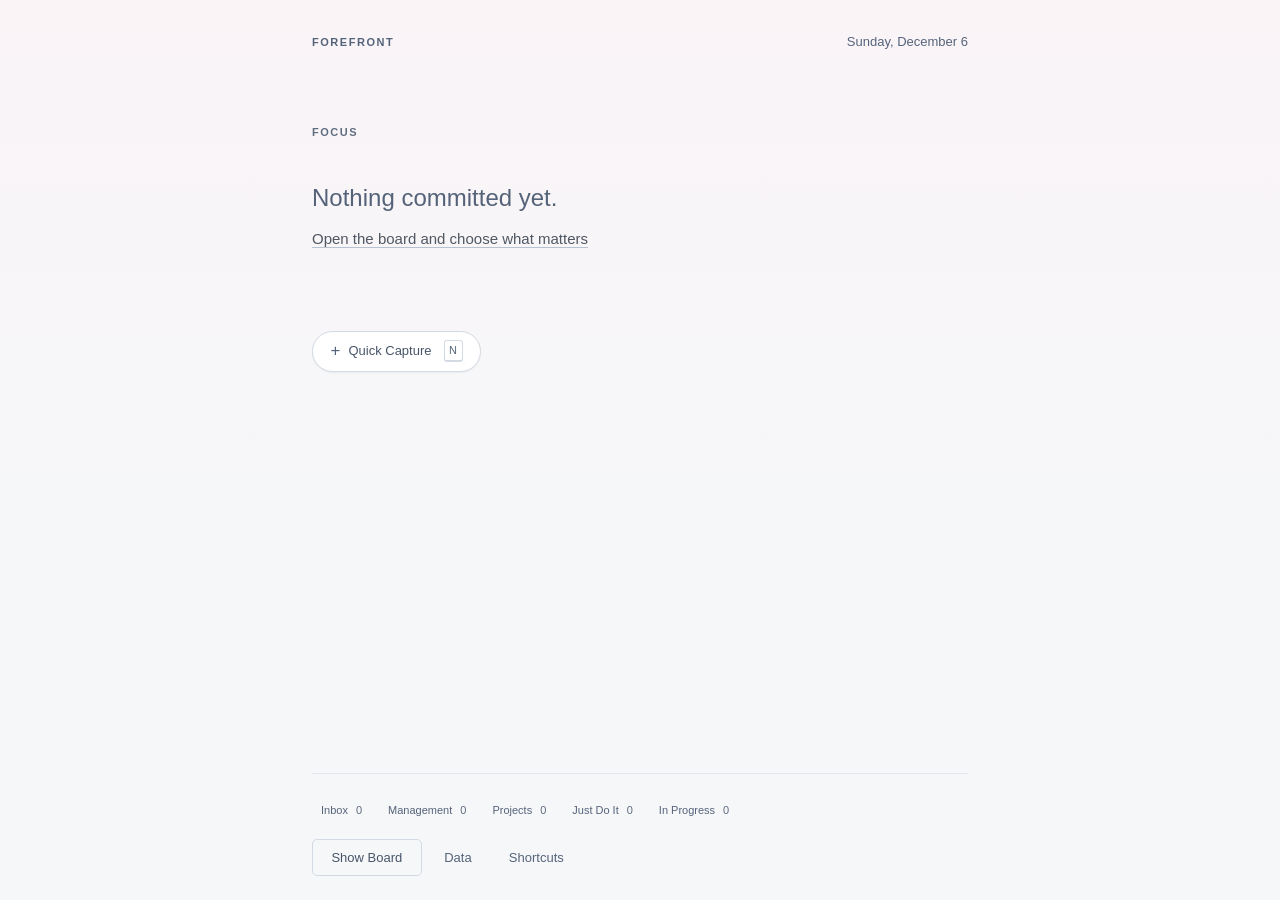
==== index.html @ bb4c7e18 "Forefront V1 A local-first attention-management app: a quiet browser start page that captures obliga" ====
<!DOCTYPE html>
<html lang="en" data-accent="slate">
<head>
  <meta charset="utf-8">
  <meta name="viewport" content="width=device-width, initial-scale=1">
  <title>Forefront</title>
  <meta name="description" content="Keep what matters in front of you.">
  <meta name="color-scheme" content="light">

  <!-- No network requests, ever. No fonts, no analytics, no CDN. Forefront
       works identically offline and on a plane. -->
  <link rel="stylesheet" href="css/tokens.css">
  <link rel="stylesheet" href="css/styles.css">

  <!-- An inline SVG favicon, so opening index.html from disk does not produce a
       404 for favicon.ico in the console. -->
  <link rel="icon" href="data:image/svg+xml,<svg xmlns='http://www.w3.org/2000/svg' viewBox='0 0 32 32'><rect width='32' height='32' rx='7' fill='%23334155'/><rect x='9' y='9' width='14' height='2.6' rx='1.3' fill='%23f8fafc'/><rect x='9' y='15' width='14' height='2.6' rx='1.3' fill='%23cbd5e1'/><rect x='9' y='21' width='8' height='2.6' rx='1.3' fill='%2394a3b8'/></svg>">
</head>
<body data-view="focus">

  <!-- Everything is built by script. The one thing worth having in the markup
       is a message for the case where script cannot run at all. -->
  <!-- The page's heading. Visually hidden because Focus View's whole point is
       that it shows three commitments and almost nothing else — but a document
       with no h1 is a document a screen reader user has to guess at. -->
  <h1 class="sr-only">Forefront</h1>

  <main id="app" class="app"></main>

  <noscript>
    <div class="noscript">
      <h1>Forefront</h1>
      <p>Forefront needs JavaScript. It runs entirely in your browser — nothing
         is sent anywhere — but without scripting there is no app to show.</p>
    </div>
  </noscript>

  <!-- Classic deferred scripts in dependency order, deliberately NOT ES
       modules. A script with type=module is fetched with CORS, and a page
       opened from file:// has an opaque origin, so module scripts fail to load
       in Chrome, Edge and Safari the moment you double-click index.html.
       `defer` gives the same ordered, non-blocking execution and works
       everywhere. -->
  <script defer src="js/constants.js"></script>
  <script defer src="js/model.js"></script>
  <script defer src="js/storage.js"></script>
  <script defer src="js/ui.js"></script>
  <script defer src="js/dragdrop.js"></script>
  <script defer src="js/focus.js"></script>
  <script defer src="js/board.js"></script>
  <script defer src="js/review.js"></script>
  <script defer src="js/data.js"></script>
  <script defer src="js/app.js"></script>
</body>
</html>
---- css/tokens.css ----
/**
 * Forefront — design tokens.
 *
 * Every colour, size and spacing value in the application is named here. No
 * component stylesheet contains a literal colour. Dropping in a completely
 * different professional palette should mean editing this file and nothing
 * else.
 *
 * Light only. There is no dark mode, by design.
 *
 * Contrast: every text token clears WCAG AA (4.5:1) against EVERY surface it
 * can land on — white, the page, the subtle surface, and all five weekly
 * washes — not merely against white. Worst case of that set:
 *
 *   --text-primary    #172033   14.6:1
 *   --text-secondary  #475569    6.8:1
 *   --text-muted      #55637a    5.5:1
 *   --text-faint      #5f6d80    4.7:1
 *
 * There is deliberately no sub-AA tier. An earlier draft had one, annotated
 * "decoration only, never information", and then used it for dates, counts,
 * hints and a button label — which is how that kind of token always ends up
 * being used. Quietness here comes from size and weight instead.
 */

:root {
  /* ---- Surfaces ---------------------------------------------------- */
  --bg-page:           #f6f7f9;
  --bg-surface:        #ffffff;
  --bg-surface-subtle: #f1f3f6;
  --bg-overlay:        rgba(23, 32, 51, 0.28);

  /* ---- Text -------------------------------------------------------- */
  --text-primary:   #172033;
  --text-secondary: #475569;
  --text-muted:     #55637a;
  --text-faint:     #5f6d80;
  --text-inverse:   #ffffff;

  /* ---- Accents ----------------------------------------------------- *
   * Overridden per week by the [data-accent] blocks at the foot of this
   * file. Only these four move; everything above stays fixed so that
   * contrast and hierarchy never change with the week.                  */
  --accent-primary:   #3f5a7d;
  --accent-strong:    #2f4560;
  --accent-secondary: #6d3b46;
  --focus-wash:       #f3f5f9;

  /* ---- Lines and depth --------------------------------------------- */
  --border-subtle:  #e3e8ee;
  --border-muted:   #d3dae3;
  --border-strong:  #b8c2ce;
  --shadow-card:    0 1px 2px rgba(23, 32, 51, 0.05);
  --shadow-raised:  0 2px 5px rgba(23, 32, 51, 0.07);
  --shadow-drag:    0 10px 26px rgba(23, 32, 51, 0.16);
  --shadow-dialog:  0 18px 48px rgba(23, 32, 51, 0.20);

  /* ---- Meaning ----------------------------------------------------- */
  --danger:      #9b2c3a;
  --danger-wash: #fdf4f5;
  --ok:          #2f6b52;
  --warn:        #8a6118;
  --warn-wash:   #fdf8ef;

  /* ---- Type -------------------------------------------------------- *
   * A system stack. Segoe UI on Windows 11, SF on macOS. No web fonts,
   * so nothing to download and nothing to fail offline.                 */
  --font-ui: -apple-system, BlinkMacSystemFont, "Segoe UI Variable Text",
             "Segoe UI", Roboto, "Helvetica Neue", Arial, sans-serif;

  --size-xs:  0.6875rem;   /* 11px — ages, counts             */
  --size-sm:  0.8125rem;   /* 13px — secondary labels         */
  --size-md:  0.9375rem;   /* 15px — card titles, body        */
  --size-lg:  1.0625rem;   /* 17px — lane headings            */
  --size-input: 1.25rem;   /* 20px — Quick Capture, still note-sized  */
  --size-xl:  1.5rem;      /* 24px — commitments              */
  --size-2xl: 1.875rem;    /* 30px — commitments, roomy       */

  --weight-normal: 400;
  --weight-medium: 500;
  --weight-semi:   600;

  --leading-tight: 1.25;
  --leading-normal: 1.5;
  --tracking-wide: 0.08em;
  --tracking-wider: 0.14em;

  /* ---- Space ------------------------------------------------------- */
  --space-1: 0.25rem;
  --space-2: 0.5rem;
  --space-3: 0.75rem;
  --space-4: 1rem;
  --space-5: 1.5rem;
  --space-6: 2rem;
  --space-7: 3rem;
  --space-8: 4.5rem;

  --radius-sm: 3px;
  --radius-md: 5px;
  --radius-lg: 8px;

  /* ---- Board geometry ---------------------------------------------- */
  --lane-base-width: 17.5rem;
  --lane-gap: var(--space-4);
  --board-max: 96rem;
  --focus-max: 44rem;

  /* ---- Motion ------------------------------------------------------ */
  --ease: cubic-bezier(0.2, 0, 0.2, 1);
  --dur-fast: 90ms;
  --dur-normal: 160ms;
  --dur-view: 220ms;
}

/**
 * Weekly accent families.
 *
 * One is chosen from the calendar week number, so Forefront looks very slightly
 * different on Monday than it did the Monday before, and identical all week on
 * every machine. Nothing moves and no text changes contrast — only the accent
 * hue and the wash behind Focus. It is enough to stop the page becoming
 * wallpaper and not enough to notice as a "theme".
 *
 * Turn it off with WEEKLY_ACCENT_ROTATION in js/constants.js.
 */

[data-accent="slate"] {
  --accent-primary:   #3f5a7d;
  --accent-strong:    #2f4560;
  --accent-secondary: #6d3b46;
  --focus-wash:       #f3f5f9;
}

[data-accent="steel"] {
  --accent-primary:   #36617a;
  --accent-strong:    #294b5e;
  --accent-secondary: #6d3b46;
  --focus-wash:       #f1f6f8;
}

[data-accent="navy"] {
  --accent-primary:   #33456f;
  --accent-strong:    #263455;
  --accent-secondary: #6b3350;
  --focus-wash:       #f3f4fa;
}

[data-accent="maroon"] {
  --accent-primary:   #4a5a72;
  --accent-strong:    #384558;
  --accent-secondary: #7a3a44;
  --focus-wash:       #faf5f5;
}

[data-accent="burgundy"] {
  --accent-primary:   #4f5763;
  --accent-strong:    #3b424c;
  --accent-secondary: #6b3350;
  --focus-wash:       #faf4f7;
}
---- css/styles.css ----
/**
 * Forefront — components.
 *
 * Every colour here comes from a token in tokens.css. If you find a literal hex
 * value below, it is a bug.
 *
 * The organising idea: hierarchy is made from type size, weight, spacing and
 * muted colour — not from borders, fills or badges. Management and Projects are
 * not given competing brand colours, because two loud lanes are the same as no
 * hierarchy at all.
 */

/* ==================================================================
   Reset and base
   ================================================================== */

*, *::before, *::after { box-sizing: border-box; }

html { -webkit-text-size-adjust: 100%; }

body {
  margin: 0;
  min-height: 100vh;
  background: var(--bg-page);
  color: var(--text-primary);
  font-family: var(--font-ui);
  font-size: var(--size-md);
  line-height: var(--leading-normal);
  -webkit-font-smoothing: antialiased;
}

h1, h2, h3, p, dl, dd, ol, ul, figure { margin: 0; }
ol, ul { padding: 0; list-style: none; }

button, input, textarea, select { font: inherit; color: inherit; }

kbd {
  font-family: var(--font-ui);
  font-size: 0.9em;
  font-weight: var(--weight-medium);
  padding: 0.1em 0.42em;
  border: 1px solid var(--border-muted);
  border-bottom-width: 2px;
  border-radius: var(--radius-sm);
  background: var(--bg-surface);
  color: var(--text-secondary);
  white-space: nowrap;
}

.sr-only {
  position: absolute;
  width: 1px; height: 1px;
  padding: 0; margin: -1px;
  overflow: hidden;
  clip: rect(0 0 0 0);
  clip-path: inset(50%);
  white-space: nowrap;
  border: 0;
}

/* One focus treatment everywhere, always visible when reached by keyboard. */
:focus-visible {
  outline: 2px solid var(--accent-primary);
  outline-offset: 2px;
  border-radius: var(--radius-sm);
}
:focus:not(:focus-visible) { outline: none; }

.noscript {
  max-width: 32rem;
  margin: var(--space-8) auto;
  padding: var(--space-5);
  background: var(--bg-surface);
  border: 1px solid var(--border-subtle);
  border-radius: var(--radius-lg);
}

/* ==================================================================
   Buttons and links
   ================================================================== */

.btn {
  display: inline-flex;
  align-items: center;
  gap: var(--space-2);
  padding: 0.4rem 0.85rem;
  border: 1px solid transparent;
  border-radius: var(--radius-md);
  background: transparent;
  color: var(--text-secondary);
  font-size: var(--size-sm);
  font-weight: var(--weight-medium);
  cursor: pointer;
  white-space: nowrap;
  transition: background var(--dur-fast) var(--ease),
              color var(--dur-fast) var(--ease),
              border-color var(--dur-fast) var(--ease);
}
.btn:hover { background: var(--bg-surface-subtle); color: var(--text-primary); }
.btn:disabled { opacity: 0.4; cursor: default; }
.btn:disabled:hover { background: transparent; color: var(--text-secondary); }

.btn--primary {
  background: var(--accent-primary);
  border-color: var(--accent-primary);
  color: var(--text-inverse);
}
.btn--primary:hover { background: var(--accent-strong); border-color: var(--accent-strong); color: var(--text-inverse); }

.btn--quiet { border-color: var(--border-muted); background: var(--bg-surface); }
.btn--quiet:hover { border-color: var(--border-strong); background: var(--bg-surface); }

.btn--ghost {
  border-color: var(--border-muted);
  color: var(--text-secondary);
  padding: 0.5rem 1.15rem;
}
.btn--ghost:hover { border-color: var(--accent-primary); color: var(--accent-primary); background: transparent; }

.btn--faint { color: var(--text-muted); font-weight: var(--weight-normal); }
.btn--faint:hover { color: var(--text-secondary); }

.btn--danger { background: var(--danger); border-color: var(--danger); color: var(--text-inverse); }
.btn--danger:hover { background: var(--danger); filter: brightness(0.92); color: var(--text-inverse); }

.btn--small { padding: 0.25rem 0.6rem; font-size: var(--size-xs); }

.link {
  padding: 0;
  border: 0;
  background: none;
  color: var(--accent-primary);
  font-size: inherit;
  cursor: pointer;
  text-decoration: underline;
  text-underline-offset: 0.18em;
  text-decoration-thickness: 1px;
  text-decoration-color: var(--border-strong);
}
.link:hover { text-decoration-color: currentColor; }
.link--small { font-size: var(--size-xs); }
.link--danger { color: var(--danger); }

/* ==================================================================
   Wordmark
   ================================================================== */

.wordmark {
  font-size: var(--size-xs);
  font-weight: var(--weight-semi);
  letter-spacing: var(--tracking-wider);
  text-transform: uppercase;
  color: var(--text-muted);
}
.wordmark--button {
  padding: 0; border: 0; background: none; cursor: pointer;
}
.wordmark--button:hover { color: var(--accent-primary); }

/* ==================================================================
   Focus View
   ==================================================================
   The default page. Deliberately mostly empty. The commitments are the
   only thing set at a size you read from across the desk; everything
   else is small, muted and out of the way.                            */

/* The weekly wash sits on the page itself, full width. Painting it on the
   centred column instead leaves a visible rectangle with hard edges. */
body[data-view="focus"] {
  /* The colour is named explicitly: the `background` shorthand resets
     background-color to transparent, which leaves a visible seam where the
     gradient stops and the untinted canvas begins. */
  background: linear-gradient(var(--focus-wash), var(--bg-page) 32rem) no-repeat var(--bg-page);
  background-attachment: fixed;
}

.focus {
  min-height: 100vh;
  display: flex;
  flex-direction: column;
  max-width: var(--focus-max);
  margin: 0 auto;
  padding: var(--space-6) var(--space-5) var(--space-5);
}

.focus__header {
  display: flex;
  align-items: baseline;
  justify-content: space-between;
  gap: var(--space-4);
}

.focus__date {
  font-size: var(--size-sm);
  color: var(--text-muted);
}

/* Deliberately not vertically centred. Centring three short lines in a 1080px
   viewport leaves them adrift in the middle of nowhere; sitting them where the
   eye already lands reads as composed rather than empty. */
.focus__main {
  padding: var(--space-8) 0 var(--space-6);
}

.focus__label {
  font-size: var(--size-xs);
  font-weight: var(--weight-semi);
  letter-spacing: var(--tracking-wider);
  text-transform: uppercase;
  color: var(--text-faint);
  margin-bottom: var(--space-5);
}

/* ---- Commitments ---- */

.commitments {
  display: flex;
  flex-direction: column;
  gap: var(--space-5);
}

.commitment {
  position: relative;
  display: flex;
  align-items: baseline;
  gap: var(--space-3);
  padding: var(--space-1) 0;
  border-radius: var(--radius-md);
  cursor: default;
}

.commitment__text {
  flex: 1;
  display: flex;
  align-items: baseline;
  gap: 0.3rem;
  min-width: 0;
}

.commitment__title {
  font-size: var(--size-2xl);
  font-weight: var(--weight-normal);
  line-height: var(--leading-tight);
  letter-spacing: -0.011em;
  color: var(--text-primary);
  text-wrap: balance;
  /* A pasted URL is one very long word. Without this it refuses to wrap and
     drags the whole page into horizontal scrolling. */
  overflow-wrap: anywhere;
}

.commitment__age {
  flex-shrink: 0;
  min-width: 2.6rem;
  text-align: right;
  font-size: var(--size-xs);
  color: var(--text-muted);
  font-variant-numeric: tabular-nums;
}

/* The done control sits in the left margin and only resolves on hover or
   keyboard focus, so the resting page is nothing but the commitments. */
/* Hanging in the margin, outside the text column, so the commitments
   themselves line up with the label above them. */
.commitment__done {
  position: absolute;
  left: calc(var(--space-6) * -1);
  top: 0.35em;
  width: 1.4rem;
  height: 1.4rem;
  display: grid;
  place-items: center;
  padding: 0;
  border: 1px solid var(--border-muted);
  border-radius: 50%;
  background: var(--bg-surface);
  color: var(--accent-primary);
  cursor: pointer;
  opacity: 0;
  transition: opacity var(--dur-normal) var(--ease),
              border-color var(--dur-fast) var(--ease),
              background var(--dur-fast) var(--ease);
}
.commitment__done svg { width: 0.85rem; height: 0.85rem; }

.commitment:hover .commitment__done,
.commitment:focus-within .commitment__done,
.commitment__done:focus-visible { opacity: 1; }

.commitment__done:hover {
  border-color: var(--accent-primary);
  background: var(--focus-wash);
}

.focus__extra,
.focus__nudge {
  margin-top: var(--space-5);
  font-size: var(--size-sm);
  color: var(--text-muted);
}
.focus__nudge { margin-top: var(--space-2); color: var(--text-faint); }

.focus__empty { padding: var(--space-4) 0; }
.focus__empty-line {
  font-size: var(--size-xl);
  color: var(--text-muted);
  margin-bottom: var(--space-3);
}

/* ---- Quick Capture control ---- */

/* Capture belongs with the commitments — it is the next thing you might do,
   not a footer control. Left edge shared with everything else in the column. */
.focus__capture {
  display: flex;
  padding: var(--space-6) 0 0;
}

.capture-button {
  display: inline-flex;
  align-items: center;
  gap: var(--space-2);
  padding: 0.55rem 1.1rem;
  border: 1px solid var(--border-muted);
  border-radius: 999px;
  background: var(--bg-surface);
  color: var(--text-secondary);
  font-size: var(--size-sm);
  cursor: pointer;
  box-shadow: var(--shadow-card);
  transition: border-color var(--dur-fast) var(--ease),
              color var(--dur-fast) var(--ease),
              box-shadow var(--dur-fast) var(--ease);
}
.capture-button:hover {
  border-color: var(--accent-primary);
  color: var(--accent-primary);
  box-shadow: var(--shadow-raised);
}
.capture-button__plus { font-size: 1.05rem; line-height: 1; color: var(--text-muted); }
.capture-button:hover .capture-button__plus { color: var(--accent-primary); }
.capture-button__key {
  margin-left: var(--space-1);
  font-size: var(--size-xs);
  color: var(--text-muted);
}

/* ---- Footer counts ---- */

.focus__footer {
  display: flex;
  flex-direction: column;
  gap: var(--space-4);
  margin-top: auto;          /* the counts sit at the foot of the page */
  padding-top: var(--space-5);
  border-top: 1px solid var(--border-subtle);
}

.counts {
  display: flex;
  flex-wrap: wrap;
  gap: var(--space-2);
}

/* Counts are readable but not inviting. They report that a backlog exists;
   they are not meant to pull you into it every morning. */
.count {
  display: inline-flex;
  align-items: baseline;
  gap: var(--space-2);
  padding: 0.2rem 0.5rem;
  border: 1px solid transparent;
  border-radius: var(--radius-sm);
  background: none;
  cursor: pointer;
  transition: background var(--dur-fast) var(--ease);
}
.count:hover { background: var(--bg-surface-subtle); }
.count__label { font-size: var(--size-xs); color: var(--text-muted); }
.count__value {
  font-size: var(--size-xs);
  font-weight: var(--weight-semi);
  color: var(--text-secondary);
  font-variant-numeric: tabular-nums;
}
.count--zero .count__value { color: var(--text-faint); font-weight: var(--weight-normal); }

.focus__actions {
  display: flex;
  align-items: center;
  gap: var(--space-2);
  flex-wrap: wrap;
}

/* ==================================================================
   Weekly review prompt and indicator
   ================================================================== */

.review-prompt {
  display: flex;
  align-items: center;
  justify-content: space-between;
  gap: var(--space-4);
  flex-wrap: wrap;
  margin-top: var(--space-5);
  padding: var(--space-4) var(--space-5);
  background: var(--bg-surface);
  border: 1px solid var(--border-subtle);
  border-left: 2px solid var(--accent-primary);
  border-radius: var(--radius-md);
  box-shadow: var(--shadow-card);
}
.review-prompt__title { font-size: var(--size-md); font-weight: var(--weight-semi); }
.review-prompt__sub { font-size: var(--size-sm); color: var(--text-muted); }
.review-prompt__actions { display: flex; gap: var(--space-2); flex-wrap: wrap; }

/* What is left after "Later". A word, in muted text, and nothing more. */
.review-indicator {
  margin-left: auto;
  padding: 0.2rem 0.5rem;
  border: 0;
  background: none;
  color: var(--text-faint);
  font-size: var(--size-xs);
  cursor: pointer;
}
.review-indicator:hover { color: var(--accent-primary); }

/* ==================================================================
   Board View
   ================================================================== */

.board {
  min-height: 100vh;
  display: flex;
  flex-direction: column;
  padding: var(--space-5) var(--space-5) var(--space-6);
  max-width: var(--board-max);
  margin: 0 auto;
  width: 100%;
}

.board__header {
  display: flex;
  align-items: center;
  justify-content: space-between;
  gap: var(--space-4);
  padding-bottom: var(--space-4);
}
.board__actions { display: flex; align-items: center; gap: var(--space-2); flex-wrap: wrap; }

/* ---- Inbox: a strip, not a column ----
   Inbox is a holding pen you empty, not a place work lives. Making it a
   sixth column would quietly turn it into another backlog. */

.inbox {
  margin-bottom: var(--space-5);
  padding: var(--space-3) var(--space-4) var(--space-4);
  background: var(--bg-surface-subtle);
  border: 1px solid var(--border-subtle);
  border-radius: var(--radius-lg);
}
.inbox--empty { background: transparent; border-style: dashed; }

.inbox__bar {
  display: flex;
  align-items: baseline;
  gap: var(--space-3);
  margin-bottom: var(--space-3);
}
.inbox__heading {
  display: flex;
  align-items: baseline;
  gap: var(--space-2);
  font-size: var(--size-xs);
  font-weight: var(--weight-semi);
  letter-spacing: var(--tracking-wide);
  text-transform: uppercase;
  color: var(--text-secondary);
}
.inbox__count { color: var(--text-muted); font-variant-numeric: tabular-nums; }
.inbox__hint { font-size: var(--size-xs); color: var(--text-muted); }

.inbox__list {
  display: flex;
  gap: var(--space-3);
  overflow-x: auto;
  overflow-y: hidden;
  padding-bottom: var(--space-2);
  min-height: 3.5rem;
  scrollbar-width: thin;
}
.inbox__list > .card { flex: 0 0 16rem; }

/* ---- Lanes ---- */

/* The lane area scrolls as one surface, in both directions.
   `overflow-y: visible` cannot be combined with `overflow-x: auto` — CSS
   computes it to `auto` regardless — so the vertical scroll container exists
   whether or not it is asked for. It is claimed deliberately here: it is what
   makes the sticky lane headings work, and js/dragdrop.js autoscrolls this
   element rather than the window because of it. */
.board__scroller {
  flex: 1;
  min-height: 0;
  overflow: auto;
  padding-bottom: var(--space-3);
  scrollbar-width: thin;
  overscroll-behavior: contain;
}

.board__lanes {
  display: flex;
  gap: var(--lane-gap);
  align-items: flex-start;
  min-height: 22rem;
}

/* Width comes from the lane's weight in constants.js. Just Do It is narrower
   and In Progress wider, so a stack of trivial chores cannot out-shout one
   hard piece of work simply by being longer. On a laptop the board scrolls
   sideways rather than crushing the columns to an unreadable width. */
.lane {
  flex: 0 0 calc(var(--lane-base-width) * var(--lane-weight, 1));
  display: flex;
  flex-direction: column;
  min-width: 0;
}

/* Sticky, so the lane you are dragging into is still named when a long
   Management column has scrolled its heading off the top. */
.lane__header {
  position: sticky;
  top: 0;
  z-index: 2;
  display: flex;
  align-items: baseline;
  gap: var(--space-2);
  padding: var(--space-2) var(--space-2) var(--space-3);
  border-bottom: 1px solid var(--border-subtle);
  margin-bottom: var(--space-3);
  background: var(--bg-page);
}
.lane__title {
  font-size: var(--size-sm);
  font-weight: var(--weight-semi);
  letter-spacing: var(--tracking-wide);
  text-transform: uppercase;
  color: var(--text-secondary);
}
.lane__count {
  font-size: var(--size-xs);
  color: var(--text-muted);
  font-variant-numeric: tabular-nums;
}
.lane__note {
  margin-left: auto;
  font-size: var(--size-xs);
  color: var(--text-faint);
}

.lane__list {
  display: flex;
  flex-direction: column;
  gap: var(--space-2);
  min-height: 6rem;
  padding-bottom: var(--space-5);
}

.lane__empty {
  padding: var(--space-4) var(--space-3);
  font-size: var(--size-sm);
  color: var(--text-faint);
}
.lane__empty--inbox { padding: var(--space-2) var(--space-1); }

/* In Progress: the one lane that gets deliberate emphasis, because it is
   the one that drives Focus. */
.lane--emphasis .lane__header { border-bottom-color: var(--accent-primary); }
.lane--emphasis .lane__title { color: var(--accent-primary); }
.lane--emphasis .lane__list {
  padding: var(--space-2);
  margin: calc(var(--space-2) * -1);
  border-radius: var(--radius-lg);
  background: var(--focus-wash);
}

/* Just Do It: lighter, narrower, quieter. Not broken — secondary. */
.lane--secondary .lane__title { color: var(--text-muted); }
.lane--secondary .card { padding: var(--space-2) var(--space-3); }
.lane--secondary .card__title { font-size: var(--size-sm); color: var(--text-secondary); }

/* Done: short-term closure, not storage. Muted, but solid — a dashed border
   reads as "unfinished", which is the opposite of what this lane means.
   The title stays at --text-secondary so completed work is still legible. */
.lane--terminal .card {
  background: var(--bg-surface-subtle);
  border-color: var(--border-subtle);
  box-shadow: none;
}
.lane--terminal .card__title { color: var(--text-secondary); }

/* ==================================================================
   Cards
   ================================================================== */

.card {
  position: relative;
  display: flex;
  align-items: flex-start;
  gap: var(--space-2);
  padding: var(--space-3);
  background: var(--bg-surface);
  border: 1px solid var(--border-subtle);
  border-radius: var(--radius-md);
  box-shadow: var(--shadow-card);
  cursor: default;
  /* Vertical panning still scrolls the page on a touchscreen; a drag needs a
     press-and-hold, which js/dragdrop.js implements. */
  touch-action: pan-y;
  transition: border-color var(--dur-fast) var(--ease),
              box-shadow var(--dur-fast) var(--ease);
}
.card:hover { border-color: var(--border-muted); box-shadow: var(--shadow-raised); }

.card__body { flex: 1; min-width: 0; }

.card__title {
  font-size: var(--size-md);
  line-height: var(--leading-tight);
  color: var(--text-primary);
  overflow-wrap: anywhere;
}

.card__notes {
  margin-top: var(--space-1);
  font-size: var(--size-xs);
  line-height: var(--leading-normal);
  color: var(--text-muted);
  display: -webkit-box;
  -webkit-line-clamp: 2;
  line-clamp: 2;
  -webkit-box-orient: vertical;
  overflow: hidden;
}

/* Age is information, not an alarm. Small and muted, but still AA-legible —
   quiet comes from size and weight, never from unreadable contrast.

   The column keeps its width whatever the string is. Without that, a card
   ageing from "today" to "1d" overnight would reflow its own title, and the
   ages down the right edge of a lane would sit at a different x on every row
   instead of stacking into one register you can read at a glance. */
.card__age {
  flex-shrink: 0;
  min-width: 2.6rem;
  text-align: right;
  font-size: var(--size-xs);
  color: var(--text-muted);
  font-variant-numeric: tabular-nums;
  padding-top: 0.1rem;
}

/* Done reads "yesterday" and "3d ago", which need more room than a lane of
   plain day counts. */
.lane--terminal .card__age { min-width: 4.5rem; }

.card__done,
.card__menu {
  flex-shrink: 0;
  display: grid;
  place-items: center;
  padding: 0;
  border: 0;
  background: none;
  color: var(--text-faint);
  cursor: pointer;
  opacity: 0;
  transition: opacity var(--dur-normal) var(--ease), color var(--dur-fast) var(--ease);
}
.card__done { width: 1.15rem; height: 1.15rem; margin-top: 0.08rem; border: 1px solid var(--border-muted); border-radius: 50%; }
.card__done svg { width: 0.72rem; height: 0.72rem; }
.card__done:hover { color: var(--accent-primary); border-color: var(--accent-primary); }

.card__menu { width: 1.3rem; height: 1.3rem; border-radius: var(--radius-sm); letter-spacing: 0.05em; }
.card__menu:hover { color: var(--text-secondary); background: var(--bg-surface-subtle); }

.card:hover .card__done,
.card:hover .card__menu,
.card:focus-within .card__done,
.card:focus-within .card__menu,
.card__done:focus-visible,
.card__menu:focus-visible { opacity: 1; }

/* Where there is no hover — a touchscreen laptop, a tablet — reveal-on-hover
   means never revealed. Show the controls outright instead. */
@media (hover: none) {
  .card__done, .card__menu, .commitment__done { opacity: 1; }
}

/* The top three in In Progress: what Focus will actually show. */
.card--focus { border-left: 2px solid var(--accent-primary); }

/* Marked only during the Prune step of the weekly review. */
.card--stale .card__age {
  color: var(--accent-secondary);
  font-weight: var(--weight-semi);
}

.card--done .card__age { color: var(--text-faint); }

/* ---- Drag states ---- */

body.is-dragging { cursor: grabbing; user-select: none; }
body.is-dragging .card { cursor: grabbing; }

/* The real card, sitting in the slot it would land in. The lanes open up
   around it as you move, so what you see is what you get. */
.card--placeholder {
  opacity: 0.34;
  box-shadow: none;
  border-style: dashed;
}
.card--placeholder .card__done,
.card--placeholder .card__menu { opacity: 0 !important; }

/* The copy that follows the pointer. */
.card--proxy {
  position: fixed;
  top: 0; left: 0;
  z-index: 60;
  margin: 0;
  pointer-events: none;
  box-shadow: var(--shadow-drag);
  border-color: var(--border-strong);
  transform-origin: top left;
  opacity: 0.97;
}
.card--proxy .card__done,
.card--proxy .card__menu { opacity: 0; }

/* ==================================================================
   Review rail
   ================================================================== */

.rail {
  margin-bottom: var(--space-5);
  padding: var(--space-4) var(--space-5);
  background: var(--bg-surface);
  border: 1px solid var(--border-subtle);
  border-left: 2px solid var(--accent-primary);
  border-radius: var(--radius-md);
  box-shadow: var(--shadow-card);
}

.rail__main {
  display: flex;
  align-items: flex-start;
  justify-content: space-between;
  gap: var(--space-5);
  flex-wrap: wrap;
}

.rail__eyebrow {
  display: flex;
  gap: var(--space-3);
  font-size: var(--size-xs);
  letter-spacing: var(--tracking-wide);
  text-transform: uppercase;
  color: var(--text-faint);
  margin-bottom: var(--space-1);
}
.rail__progress { font-variant-numeric: tabular-nums; }

.rail__title { font-size: var(--size-lg); font-weight: var(--weight-semi); }
.rail__guide {
  margin-top: var(--space-1);
  font-size: var(--size-sm);
  color: var(--text-secondary);
  max-width: 52ch;
  text-wrap: pretty;
}

.rail__actions { display: flex; align-items: center; gap: var(--space-2); }
.rail__exit {
  margin-left: var(--space-2);
  padding: 0.2rem 0.4rem;
  border: 0; background: none;
  color: var(--text-faint);
  font-size: var(--size-xs);
  cursor: pointer;
}
.rail__exit:hover { color: var(--text-secondary); }

.rail__body {
  margin-top: var(--space-4);
  padding-top: var(--space-4);
  border-top: 1px solid var(--border-subtle);
}
.rail__status, .rail__empty, .rail__more {
  font-size: var(--size-sm);
  color: var(--text-muted);
}
.rail__more { margin-top: var(--space-2); font-size: var(--size-xs); }

/* Bounded columns rather than 1fr: stretching three finished items across a
   1920px window leaves each title marooned from its own date. */
.lookback__list {
  display: grid;
  grid-template-columns: repeat(auto-fill, minmax(18rem, 22rem));
  justify-content: start;
  gap: var(--space-1) var(--space-6);
}
.lookback__item {
  display: flex;
  align-items: baseline;
  justify-content: space-between;
  gap: var(--space-3);
  padding: var(--space-1) 0;
  font-size: var(--size-sm);
}
.lookback__title { color: var(--text-secondary); }
.lookback__when { flex-shrink: 0; font-size: var(--size-xs); color: var(--text-faint); }

.commit-list__items { display: flex; flex-direction: column; gap: var(--space-2); counter-reset: commit; }
.commit-list__item {
  display: flex;
  gap: var(--space-3);
  font-size: var(--size-md);
  color: var(--text-primary);
}
.commit-list__item::before {
  counter-increment: commit;
  content: counter(commit);
  color: var(--text-faint);
  font-size: var(--size-xs);
  font-variant-numeric: tabular-nums;
  padding-top: 0.15rem;
}
.commit-list__item--extra { color: var(--text-muted); }

/* ==================================================================
   Dialogs
   ================================================================== */

.dialog {
  padding: 0;
  border: 1px solid var(--border-subtle);
  border-radius: var(--radius-lg);
  background: var(--bg-surface);
  color: var(--text-primary);
  box-shadow: var(--shadow-dialog);
  max-width: min(38rem, calc(100vw - 2rem));
  max-height: calc(100vh - 4rem);
  overflow: auto;
}
.dialog::backdrop { background: var(--bg-overlay); }

.dialog__body { padding: var(--space-5); }
.dialog__head { display: flex; align-items: flex-start; justify-content: space-between; gap: var(--space-4); }
.dialog__title { font-size: var(--size-lg); font-weight: var(--weight-semi); margin-bottom: var(--space-2); }
.dialog__message { font-size: var(--size-sm); color: var(--text-secondary); margin-bottom: var(--space-4); }
.dialog__actions {
  display: flex;
  justify-content: flex-end;
  gap: var(--space-2);
  margin-top: var(--space-5);
}
.dialog__close {
  padding: 0 var(--space-2);
  border: 0; background: none;
  color: var(--text-muted);
  font-size: 1.35rem;
  line-height: 1;
  cursor: pointer;
}
.dialog__close:hover { color: var(--text-primary); }

/* ---- Quick Capture ----
   Positioned near the top of the viewport rather than dead centre: it is a
   note you jot, not a decision you are being asked to make. */
.dialog--capture {
  width: min(42rem, calc(100vw - 2rem));
  margin-top: 18vh;
  border-radius: var(--radius-lg);
}

.capture { padding: var(--space-4); }
.capture__input {
  width: 100%;
  padding: var(--space-2) var(--space-1);
  border: 0;
  border-bottom: 1px solid var(--border-muted);
  background: none;
  font-size: var(--size-input);
  font-weight: var(--weight-normal);
  line-height: var(--leading-tight);
}
.capture__input:focus { outline: none; border-bottom-color: var(--accent-primary); }
.capture__input::placeholder { color: var(--text-faint); }

.capture__foot {
  display: flex;
  align-items: center;
  justify-content: space-between;
  gap: var(--space-4);
  margin-top: var(--space-3);
  font-size: var(--size-xs);
  color: var(--text-muted);
}
.capture__hint { display: flex; align-items: center; gap: 0.15rem; color: var(--text-faint); }

/* ---- Edit ---- */

.edit { padding: var(--space-5); }
.edit__title,
.edit__notes {
  width: 100%;
  padding: var(--space-2) var(--space-3);
  border: 1px solid var(--border-muted);
  border-radius: var(--radius-md);
  background: var(--bg-surface);
}
.edit__title { font-size: var(--size-lg); margin-bottom: var(--space-3); }
.edit__notes { font-size: var(--size-sm); line-height: var(--leading-normal); resize: vertical; }
.edit__title:focus, .edit__notes:focus { outline: none; border-color: var(--accent-primary); box-shadow: 0 0 0 3px var(--focus-wash); }

/* ---- Help ---- */

.help {
  display: grid;
  grid-template-columns: auto 1fr;
  gap: var(--space-2) var(--space-4);
  align-items: baseline;
  margin-top: var(--space-4);
}
.help dd { font-size: var(--size-sm); color: var(--text-secondary); }
.help__note { margin-top: var(--space-4); font-size: var(--size-xs); color: var(--text-muted); }

/* ==================================================================
   Data panel
   ================================================================== */

.dialog--data { width: min(44rem, calc(100vw - 2rem)); }

.data-panel__section {
  padding-top: var(--space-5);
  margin-top: var(--space-5);
  border-top: 1px solid var(--border-subtle);
}
.data-panel__section:first-of-type { border-top: 0; margin-top: var(--space-3); padding-top: 0; }

.data-panel__heading {
  font-size: var(--size-xs);
  font-weight: var(--weight-semi);
  letter-spacing: var(--tracking-wide);
  text-transform: uppercase;
  color: var(--text-muted);
  margin-bottom: var(--space-3);
}
.data-panel__lede {
  font-size: var(--size-sm);
  color: var(--text-secondary);
  margin-bottom: var(--space-3);
  text-wrap: pretty;
}
.data-panel__actions {
  display: flex;
  flex-wrap: wrap;
  gap: var(--space-2);
  margin-top: var(--space-3);
}
.data-panel__paste {
  width: 100%;
  margin-top: var(--space-3);
  padding: var(--space-3);
  border: 1px solid var(--border-muted);
  border-radius: var(--radius-md);
  font-family: ui-monospace, SFMono-Regular, "Cascadia Mono", Menlo, Consolas, monospace;
  font-size: var(--size-xs);
  line-height: var(--leading-normal);
  resize: vertical;
}
.data-panel__paste:focus { outline: none; border-color: var(--accent-primary); }

.data-line {
  display: flex;
  align-items: baseline;
  gap: var(--space-3);
  padding: var(--space-1) 0;
  font-size: var(--size-sm);
}
.data-line__label { flex: 0 0 9rem; color: var(--text-muted); font-size: var(--size-xs); }
.data-line__value { color: var(--text-primary); overflow-wrap: anywhere; }
.data-line--ok .data-line__value { color: var(--ok); }
.data-line--warn .data-line__value { color: var(--warn); }
.data-line--bad .data-line__value { color: var(--danger); }
.data-line--muted .data-line__value { color: var(--text-muted); }

.data-note {
  margin: var(--space-2) 0 0;
  padding-left: var(--space-3);
  border-left: 2px solid var(--border-muted);
  font-size: var(--size-xs);
  line-height: var(--leading-normal);
  color: var(--text-muted);
  text-wrap: pretty;
}

.discarded__list { display: flex; flex-direction: column; gap: var(--space-1); }
.discarded__item {
  display: flex;
  align-items: baseline;
  gap: var(--space-3);
  padding: var(--space-1) 0;
  font-size: var(--size-sm);
}
.discarded__title { flex: 1; color: var(--text-secondary); overflow-wrap: anywhere; }
.discarded__when { flex-shrink: 0; font-size: var(--size-xs); color: var(--text-faint); }

/* ---- Import report ---- */

.dialog--report { width: min(40rem, calc(100vw - 2rem)); }
.report__lede { font-size: var(--size-sm); color: var(--text-secondary); margin-bottom: var(--space-4); }
.report__block { margin-top: var(--space-4); }
.report__heading {
  font-size: var(--size-xs);
  font-weight: var(--weight-semi);
  letter-spacing: var(--tracking-wide);
  text-transform: uppercase;
  color: var(--text-muted);
  margin-bottom: var(--space-2);
}
.report__list { display: flex; flex-direction: column; gap: var(--space-1); font-size: var(--size-xs); color: var(--text-secondary); }
.report__list li { padding-left: var(--space-3); border-left: 2px solid var(--border-subtle); }
.report__errors .report__list li { border-left-color: var(--danger); }
.report__rejected .report__list li { border-left-color: var(--warn); }
.report__more { margin-top: var(--space-2); font-size: var(--size-xs); color: var(--text-faint); }

/* ==================================================================
   Popup menu
   ================================================================== */

.menu {
  position: fixed;
  z-index: 70;
  min-width: 12rem;
  padding: var(--space-1);
  background: var(--bg-surface);
  border: 1px solid var(--border-muted);
  border-radius: var(--radius-md);
  box-shadow: var(--shadow-dialog);
}
.menu__item {
  display: block;
  width: 100%;
  padding: 0.32rem var(--space-3);
  border: 0;
  border-radius: var(--radius-sm);
  background: none;
  text-align: left;
  font-size: var(--size-sm);
  color: var(--text-primary);
  cursor: pointer;
}
.menu__item:hover, .menu__item:focus-visible { background: var(--bg-surface-subtle); outline-offset: -2px; }
.menu__item--danger { color: var(--danger); }
.menu__item--danger:hover { background: var(--danger-wash); }
.menu__sep { height: 1px; margin: var(--space-1) var(--space-2); background: var(--border-subtle); }
.menu__heading {
  padding: var(--space-2) var(--space-3) var(--space-1);
  font-size: var(--size-xs);
  letter-spacing: var(--tracking-wide);
  text-transform: uppercase;
  color: var(--text-faint);
}

/* ==================================================================
   Banners and toasts
   ================================================================== */

.banner-host { position: sticky; top: 0; z-index: 50; }

.banner {
  display: flex;
  align-items: center;
  justify-content: space-between;
  gap: var(--space-4);
  padding: var(--space-3) var(--space-5);
  font-size: var(--size-sm);
  border-bottom: 1px solid var(--border-subtle);
  background: var(--bg-surface);
}
.banner__text { flex: 1; text-wrap: pretty; }
.banner__actions { display: flex; align-items: center; gap: var(--space-2); flex-shrink: 0; }
.banner--warn { background: var(--warn-wash); border-bottom-color: var(--warn); color: var(--text-primary); }
.banner--bad  { background: var(--danger-wash); border-bottom-color: var(--danger); color: var(--text-primary); }
.banner__dismiss {
  padding: 0 var(--space-2);
  border: 0; background: none;
  color: var(--text-muted);
  font-size: 1.15rem; line-height: 1;
  cursor: pointer;
}
.banner__dismiss:hover { color: var(--text-primary); }

.toasts {
  position: fixed;
  bottom: var(--space-5);
  left: 50%;
  transform: translateX(-50%);
  z-index: 80;
  display: flex;
  flex-direction: column;
  align-items: center;
  gap: var(--space-2);
  pointer-events: none;
}
.toast {
  padding: 0.45rem 0.9rem;
  border-radius: 999px;
  background: var(--text-primary);
  color: var(--text-inverse);
  font-size: var(--size-xs);
  box-shadow: var(--shadow-raised);
  animation: toast-in var(--dur-normal) var(--ease);
}
.toast--error { background: var(--danger); }
.toast--ok { background: var(--ok); }
.toast--leaving { opacity: 0; transition: opacity var(--dur-normal) var(--ease); }

@keyframes toast-in {
  from { opacity: 0; transform: translateY(6px); }
  to   { opacity: 1; transform: none; }
}

/* ==================================================================
   View transition
   ==================================================================
   A short fade and a few pixels of travel when you switch views.

   Applied by a class that app.js adds only on an actual view change —
   never on the first paint. An animating container is an invisible
   container until the animation runs, and the one thing a browser start
   page must never do is show nothing.                                  */

.view-enter { animation: view-in var(--dur-view) var(--ease); }

@keyframes view-in {
  from { opacity: 0; transform: translateY(4px); }
  to   { opacity: 1; transform: none; }
}

/* ==================================================================
   Narrower screens
   ==================================================================
   This is a desktop tool. The board scrolls sideways rather than
   compressing lanes into unreadable slivers; only the chrome adapts.   */

@media (max-width: 60rem) {
  .focus { padding: var(--space-5) var(--space-4); }
  .commitment__title { font-size: var(--size-xl); }
  /* No room in the margin at this width, so the control comes back inside. */
  .commitment { padding-left: var(--space-6); }
  .commitment__done { left: 0; }
  .focus__main { padding-top: var(--space-6); }
  .board { padding: var(--space-4) var(--space-4) var(--space-5); }
  .board__header { flex-direction: column; align-items: flex-start; }
  .rail__main { flex-direction: column; }
}

/* ==================================================================
   Reduced motion
   ================================================================== */

@media (prefers-reduced-motion: reduce) {
  *, *::before, *::after {
    animation-duration: 0.01ms !important;
    animation-iteration-count: 1 !important;
    transition-duration: 0.01ms !important;
    scroll-behavior: auto !important;
  }
  .view-enter { animation: none; }
}

/* Print: the board, on paper, without the chrome. */
@media print {
  .focus__capture, .board__actions, .card__done, .card__menu,
  .banner-host, .toasts, .review-prompt__actions { display: none !important; }
  body { background: var(--bg-surface); }
  .card { break-inside: avoid; box-shadow: none; }
}
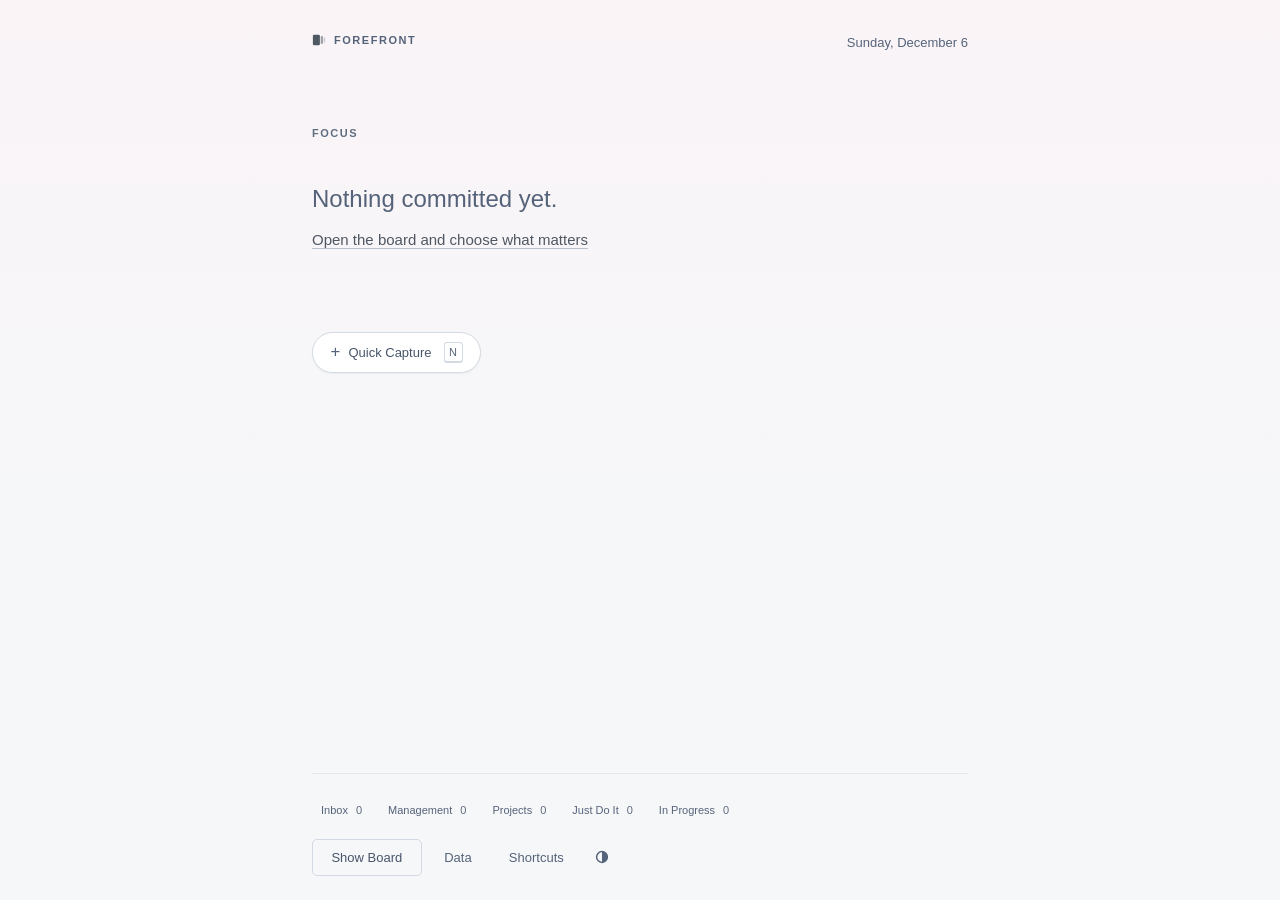
==== commit 7551cc2e: "Add a mark, dark mode, and an import path an assistant can write for Three things, and one deliberat" ====
--- a/index.html
+++ b/index.html
@@ -5,16 +5,50 @@
   <meta name="viewport" content="width=device-width, initial-scale=1">
   <title>Forefront</title>
   <meta name="description" content="Keep what matters in front of you.">
-  <meta name="color-scheme" content="light">
+  <meta name="color-scheme" content="light dark">
+
+  <!-- The theme, applied before the first paint.
+
+       Every other script in this file is a deferred classic script, and this
+       one deliberately is not. Deferred scripts run after the document is
+       parsed, which is late enough for the browser to have painted a white
+       page — so a dark-mode user opening their start page twenty times a day
+       would get twenty white flashes. There is no way to fix that from inside
+       the boot sequence; it has to happen here.
+
+       js/theme.js is the authority on the theme and duplicates this logic.
+       Keeping these eight lines in step with it is the price of no flash. The
+       key below is C.LS_THEME_KEY in js/constants.js. -->
+  <script>
+    (function () {
+      var pref = 'system';
+      try {
+        var stored = localStorage.getItem('forefront.theme.v1');
+        if (stored === 'light' || stored === 'dark' || stored === 'system') pref = stored;
+      } catch (e) { /* Safari refuses storage to file:// pages; follow the system */ }
+      var dark = pref === 'dark' || (pref === 'system' && window.matchMedia &&
+                 window.matchMedia('(prefers-color-scheme: dark)').matches);
+      var root = document.documentElement;
+      root.setAttribute('data-theme', dark ? 'dark' : 'light');
+      root.setAttribute('data-theme-pref', pref);
+    })();
+  </script>
 
   <!-- No network requests, ever. No fonts, no analytics, no CDN. Forefront
        works identically offline and on a plane. -->
   <link rel="stylesheet" href="css/tokens.css">
   <link rel="stylesheet" href="css/styles.css">
 
-  <!-- An inline SVG favicon, so opening index.html from disk does not produce a
-       404 for favicon.ico in the console. -->
-  <link rel="icon" href="data:image/svg+xml,<svg xmlns='http://www.w3.org/2000/svg' viewBox='0 0 32 32'><rect width='32' height='32' rx='7' fill='%23334155'/><rect x='9' y='9' width='14' height='2.6' rx='1.3' fill='%23f8fafc'/><rect x='9' y='15' width='14' height='2.6' rx='1.3' fill='%23cbd5e1'/><rect x='9' y='21' width='8' height='2.6' rx='1.3' fill='%2394a3b8'/></svg>">
+  <!-- The Forefront mark, inline, so opening index.html from disk does not
+       produce a 404 for favicon.ico and no request leaves the machine.
+
+       Same three cards as ui.icon('mark') and assets/forefront-mark.svg,
+       reversed out of a filled tile: at 16px on a tab strip a tile holds its
+       shape where a bare mark dissolves into the background. The tile colour
+       is the slate accent from css/tokens.css — the one place a literal hex
+       lives outside that file, because a data: URI cannot read a CSS variable.
+       If the palette changes, change it here too. -->
+  <link rel="icon" href="data:image/svg+xml,<svg xmlns='http://www.w3.org/2000/svg' viewBox='0 0 32 32'><rect width='32' height='32' rx='7' fill='%233f5a7d'/><g transform='translate(16,16) scale(0.74) translate(-16,-16)'><rect x='27' y='10' width='3' height='12' rx='1.25' fill='%23f8fafc' fill-opacity='0.42'/><rect x='20' y='7' width='5' height='18' rx='2' fill='%23f8fafc' fill-opacity='0.66'/><rect x='2' y='4' width='16' height='24' rx='3' fill='%23f8fafc'/></g></svg>">
 </head>
 <body data-view="focus">
 
@@ -42,6 +76,7 @@
        `defer` gives the same ordered, non-blocking execution and works
        everywhere. -->
   <script defer src="js/constants.js"></script>
+  <script defer src="js/theme.js"></script>
   <script defer src="js/model.js"></script>
   <script defer src="js/storage.js"></script>
   <script defer src="js/ui.js"></script>
--- a/css/tokens.css
+++ b/css/tokens.css
@@ -6,11 +6,15 @@
  * different professional palette should mean editing this file and nothing
  * else.
  *
- * Light only. There is no dark mode, by design.
+ * Two themes: light, and the dark block near the foot of this file. Every token
+ * that carries colour is defined in both. Nothing else about the app changes —
+ * no layout, no type, no hierarchy — so a screenshot of one is the other with
+ * the lights off.
  *
  * Contrast: every text token clears WCAG AA (4.5:1) against EVERY surface it
- * can land on — white, the page, the subtle surface, and all five weekly
- * washes — not merely against white. Worst case of that set:
+ * can land on — white, the page, the subtle surface, the hover fill, the two
+ * meaning washes and all five weekly washes — not merely against white. Worst
+ * case of that set, in light:
  *
  *   --text-primary    #172033   14.6:1
  *   --text-secondary  #475569    6.8:1
@@ -21,14 +25,28 @@
  * "decoration only, never information", and then used it for dates, counts,
  * hints and a button label — which is how that kind of token always ends up
  * being used. Quietness here comes from size and weight instead.
+ *
+ * Two themes × five accent families × every surface is several hundred pairs,
+ * which is more than anyone will re-check by hand after nudging one hex, so it
+ * is checked mechanically:  node tools/check-contrast.js
  */
 
 :root {
+  /* Tells the browser to render form controls, scrollbars and the <dialog>
+     backdrop to match. Without it, dark mode has light scrollbars. */
+  color-scheme: light;
+
   /* ---- Surfaces ---------------------------------------------------- */
   --bg-page:           #f6f7f9;
   --bg-surface:        #ffffff;
   --bg-surface-subtle: #f1f3f6;
   --bg-overlay:        rgba(23, 32, 51, 0.28);
+
+  /* The fill under a hovered button, count or menu row. Separate from
+     --bg-surface-subtle, which it matches exactly here, because the two want
+     opposite things in dark: a recessed panel goes darker, a hover goes
+     lighter. Sharing one token made hovering a card's menu row dim it. */
+  --bg-hover:          #f1f3f6;
 
   /* ---- Text -------------------------------------------------------- */
   --text-primary:   #172033;
@@ -50,6 +68,11 @@
   --border-subtle:  #e3e8ee;
   --border-muted:   #d3dae3;
   --border-strong:  #b8c2ce;
+
+  /* The soft halo on a focused text field. Kept out of the weekly rotation:
+     it is three translucent pixels and nobody will ever notice it change hue,
+     but every family would need a value and one of them would drift. */
+  --ring:           rgba(63, 90, 125, 0.16);
   --shadow-card:    0 1px 2px rgba(23, 32, 51, 0.05);
   --shadow-raised:  0 2px 5px rgba(23, 32, 51, 0.07);
   --shadow-drag:    0 10px 26px rgba(23, 32, 51, 0.16);
@@ -158,3 +181,118 @@
   --accent-secondary: #6b3350;
   --focus-wash:       #faf4f7;
 }
+
+/* ==================================================================
+   Dark
+   ==================================================================
+
+   `data-theme` on <html> always holds the RESOLVED theme — "light" or "dark",
+   never "system". js/theme.js resolves the preference, and an inline script in
+   index.html sets the attribute before the first paint. That is why there is
+   no `@media (prefers-color-scheme: dark)` copy of this block: duplicating a
+   palette this size is how the two halves drift apart.
+
+   Three things are genuinely different here, rather than inverted:
+
+   1. Elevation comes from surface lightness, not shadow. A card is LIGHTER
+      than the page; on light it is white against grey and lifted by a shadow.
+      The shadows below still exist, but they are near-black and doing much
+      less work.
+   2. --text-inverse is dark. A primary button in dark mode is a light accent
+      with dark text on it, which is the only way to keep a filled control
+      readable without a fluorescent blue.
+   3. Neither end is pure. The page is not #000 and the brightest text is not
+      #fff: maximum contrast on a large dark field produces halation, where
+      light text visibly bleeds into the background. Roughly 14:1 rather than
+      21:1 is more comfortable to read for an hour and still clears AA twice
+      over.                                                                   */
+
+:root[data-theme="dark"] {
+  color-scheme: dark;
+
+  /* ---- Surfaces ---------------------------------------------------- */
+  --bg-page:           #14171e;
+  --bg-surface:        #1c212b;
+  --bg-surface-subtle: #181c24;
+  --bg-hover:          #272d39;
+  --bg-overlay:        rgba(5, 7, 11, 0.66);
+
+  /* ---- Text -------------------------------------------------------- */
+  --text-primary:   #e7ecf4;
+  --text-secondary: #b8c2d1;
+  --text-muted:     #a3aebe;
+  --text-faint:     #939fb1;
+  --text-inverse:   #12151c;
+
+  /* ---- Accents ----------------------------------------------------- */
+  --accent-primary:   #8ba9d0;
+  --accent-strong:    #a9c0e0;
+  --accent-secondary: #d69dab;
+  --focus-wash:       #181d27;
+
+  /* ---- Lines and depth --------------------------------------------- */
+  --border-subtle:  #262c37;
+  --border-muted:   #323a47;
+  --border-strong:  #4b5666;
+  --shadow-card:    0 1px 2px rgba(0, 0, 0, 0.40);
+  --shadow-raised:  0 2px 6px rgba(0, 0, 0, 0.46);
+  --shadow-drag:    0 12px 30px rgba(0, 0, 0, 0.58);
+  --shadow-dialog:  0 20px 54px rgba(0, 0, 0, 0.62);
+  --ring:           rgba(139, 169, 208, 0.24);
+
+  /* ---- Meaning ----------------------------------------------------- */
+  --danger:      #ef9aa4;
+  --danger-wash: #2b191d;
+  --ok:          #7cc9a2;
+  --warn:        #e2b45f;
+  --warn-wash:   #2a2214;
+}
+
+/**
+ * The weekly accent families again, in dark.
+ *
+ * Specificity does the work: [data-accent="x"] is one attribute selector,
+ * :root[data-theme="dark"] is two, and :root[data-theme="dark"][data-accent="x"]
+ * is three — so the light weekly block never leaks into dark, whatever order
+ * the attributes end up in.
+ *
+ * Same rule as the light set: hue moves, hierarchy does not. Each family's
+ * --accent-primary is bright enough to be link text on the darkest surface and
+ * to carry dark --text-inverse when it is a button fill, and each --focus-wash
+ * is a lift of about one step above --bg-page — felt rather than seen.
+ */
+
+:root[data-theme="dark"][data-accent="slate"] {
+  --accent-primary:   #8ba9d0;
+  --accent-strong:    #a9c0e0;
+  --accent-secondary: #d69dab;
+  --focus-wash:       #181d27;
+}
+
+:root[data-theme="dark"][data-accent="steel"] {
+  --accent-primary:   #7cadc8;
+  --accent-strong:    #9dc5da;
+  --accent-secondary: #d69dab;
+  --focus-wash:       #161d23;
+}
+
+:root[data-theme="dark"][data-accent="navy"] {
+  --accent-primary:   #97a7da;
+  --accent-strong:    #b2bfe8;
+  --accent-secondary: #d398bd;
+  --focus-wash:       #181b2a;
+}
+
+:root[data-theme="dark"][data-accent="maroon"] {
+  --accent-primary:   #a3b0c6;
+  --accent-strong:    #bcc6d7;
+  --accent-secondary: #dc9ba5;
+  --focus-wash:       #1f1b1d;
+}
+
+:root[data-theme="dark"][data-accent="burgundy"] {
+  --accent-primary:   #a9b0bc;
+  --accent-strong:    #c2c8d1;
+  --accent-secondary: #d398bd;
+  --focus-wash:       #1f1a23;
+}
--- a/css/styles.css
+++ b/css/styles.css
@@ -96,7 +96,7 @@
               color var(--dur-fast) var(--ease),
               border-color var(--dur-fast) var(--ease);
 }
-.btn:hover { background: var(--bg-surface-subtle); color: var(--text-primary); }
+.btn:hover { background: var(--bg-hover); color: var(--text-primary); }
 .btn:disabled { opacity: 0.4; cursor: default; }
 .btn:disabled:hover { background: transparent; color: var(--text-secondary); }
 
@@ -124,6 +124,20 @@
 .btn--danger:hover { background: var(--danger); filter: brightness(0.92); color: var(--text-inverse); }
 
 .btn--small { padding: 0.25rem 0.6rem; font-size: var(--size-xs); }
+
+/* A square button holding one 16-unit glyph. Used by the theme control, which
+   sits in the same row as Data and Shortcuts and must not out-shout them. */
+.btn--icon { padding: 0.4rem; }
+.btn--icon .icon { width: 1rem; height: 1rem; }
+
+/* Icons inherit colour and are sized by whatever contains them. The two older
+   tick call-sites set their own size and still win on specificity. */
+.icon {
+  display: block;
+  flex: none;
+  width: 1em;
+  height: 1em;
+}
 
 .link {
   padding: 0;
@@ -146,6 +160,9 @@
    ================================================================== */
 
 .wordmark {
+  display: inline-flex;
+  align-items: center;
+  gap: var(--space-2);
   font-size: var(--size-xs);
   font-weight: var(--weight-semi);
   letter-spacing: var(--tracking-wider);
@@ -156,6 +173,15 @@
   padding: 0; border: 0; background: none; cursor: pointer;
 }
 .wordmark--button:hover { color: var(--accent-primary); }
+
+/* The mark carries the weekly accent while the word stays muted. It is the
+   one place the rotation is allowed to be the brightest thing on screen, and
+   at 14px that is still very quiet. */
+.wordmark__mark {
+  width: 0.875rem;
+  height: 0.875rem;
+  color: var(--accent-primary);
+}
 
 /* ==================================================================
    Focus View
@@ -375,7 +401,7 @@
   cursor: pointer;
   transition: background var(--dur-fast) var(--ease);
 }
-.count:hover { background: var(--bg-surface-subtle); }
+.count:hover { background: var(--bg-hover); }
 .count__label { font-size: var(--size-xs); color: var(--text-muted); }
 .count__value {
   font-size: var(--size-xs);
@@ -683,7 +709,7 @@
 .card__done:hover { color: var(--accent-primary); border-color: var(--accent-primary); }
 
 .card__menu { width: 1.3rem; height: 1.3rem; border-radius: var(--radius-sm); letter-spacing: 0.05em; }
-.card__menu:hover { color: var(--text-secondary); background: var(--bg-surface-subtle); }
+.card__menu:hover { color: var(--text-secondary); background: var(--bg-hover); }
 
 .card:hover .card__done,
 .card:hover .card__menu,
@@ -923,7 +949,7 @@
 }
 .edit__title { font-size: var(--size-lg); margin-bottom: var(--space-3); }
 .edit__notes { font-size: var(--size-sm); line-height: var(--leading-normal); resize: vertical; }
-.edit__title:focus, .edit__notes:focus { outline: none; border-color: var(--accent-primary); box-shadow: 0 0 0 3px var(--focus-wash); }
+.edit__title:focus, .edit__notes:focus { outline: none; border-color: var(--accent-primary); box-shadow: 0 0 0 3px var(--ring); }
 
 /* ---- Help ---- */
 
@@ -1063,9 +1089,20 @@
   color: var(--text-primary);
   cursor: pointer;
 }
-.menu__item:hover, .menu__item:focus-visible { background: var(--bg-surface-subtle); outline-offset: -2px; }
+.menu__item:hover, .menu__item:focus-visible { background: var(--bg-hover); outline-offset: -2px; }
 .menu__item--danger { color: var(--danger); }
 .menu__item--danger:hover { background: var(--danger-wash); }
+
+/* Radio rows. The gutter is always there, on every row of such a menu, so the
+   labels stay on one vertical line instead of shuffling as the choice moves. */
+.menu__item--checkable { display: flex; align-items: center; gap: var(--space-2); }
+.menu__check {
+  display: flex;
+  flex: none;
+  width: 0.8rem;
+  color: var(--accent-primary);
+}
+.menu__check .icon { width: 0.8rem; height: 0.8rem; }
 .menu__sep { height: 1px; margin: var(--space-1) var(--space-2); background: var(--border-subtle); }
 .menu__heading {
   padding: var(--space-2) var(--space-3) var(--space-1);
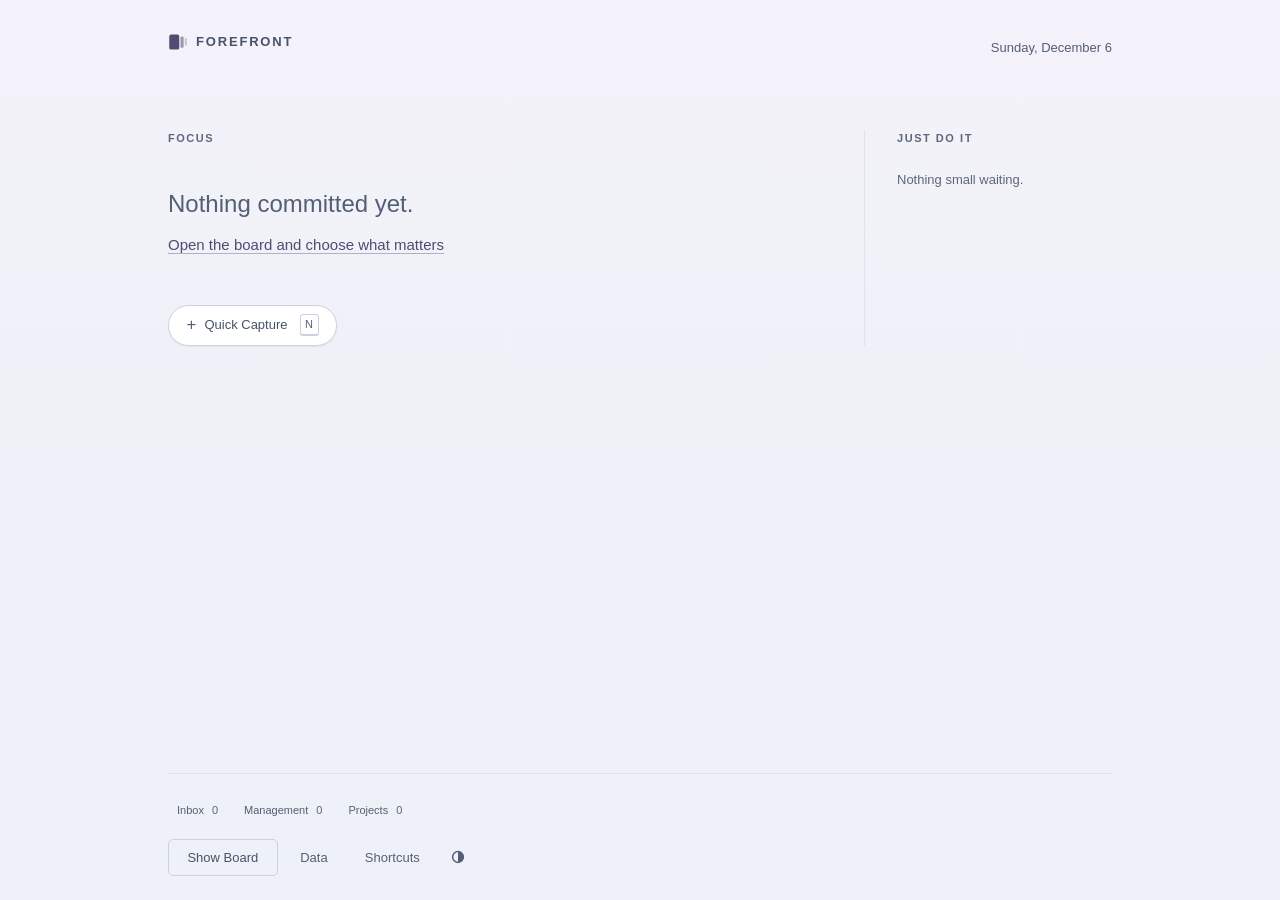
==== commit 9b855009: "Say why a lone index.html is blank, and prepare for GitHub Pages Copying index.html on its own is th" ====
--- a/index.html
+++ b/index.html
@@ -86,5 +86,52 @@
   <script defer src="js/review.js"></script>
   <script defer src="js/data.js"></script>
   <script defer src="js/app.js"></script>
+
+  <!-- If css/ and js/ did not travel with this file, everything above is a
+       blank sheet with nothing visibly wrong in it: no error, no console
+       message a normal person will look at, just a white page. Copying
+       index.html on its own is the obvious thing to try and it fails silently,
+       so the file says what happened instead.
+
+       This cannot fire when the folder is intact — FF.app only exists once
+       js/app.js has run, and deferred scripts all execute before
+       DOMContentLoaded. In the built forefront.html everything is inlined, so
+       it never fires there either. -->
+  <script>
+    document.addEventListener('DOMContentLoaded', function () {
+      // Only the scripts are worth detecting. A missing css/ leaves a working
+      // but unstyled app, which is obvious on sight; a missing js/ leaves a
+      // blank page, which is not. Chrome also still reports a stylesheet
+      // object for a <link> that failed to load, so testing for that would be
+      // a check that quietly never fires.
+      if (window.FF && window.FF.app) return;
+
+      function line(text, style) {
+        var p = document.createElement('p');
+        p.textContent = text;
+        p.setAttribute('style', 'margin:0 0 14px;' + (style || ''));
+        return p;
+      }
+
+      var box = document.createElement('div');
+      box.setAttribute('style',
+        'max-width:34rem;margin:12vh auto;padding:28px 30px;border:1px solid #cad2e0;' +
+        'border-radius:8px;background:#fff;color:#1a2436;' +
+        'font:16px/1.6 -apple-system,BlinkMacSystemFont,"Segoe UI",Roboto,sans-serif;');
+
+      box.appendChild(line('Forefront could not start.',
+        'font-size:21px;font-weight:600;margin-bottom:16px;'));
+      box.appendChild(line(
+        'This file needs the css and js folders that came with it, sitting beside ' +
+        'it in the same place. Copying index.html on its own does not bring them along.',
+        'color:#465369;'));
+      box.appendChild(line(
+        'Either copy the whole folder, or use forefront.html — that is the entire ' +
+        'application in a single file and needs nothing next to it.',
+        'color:#465369;margin-bottom:0;'));
+
+      document.body.replaceChildren(box);
+    });
+  </script>
 </body>
 </html>
--- a/css/tokens.css
+++ b/css/tokens.css
@@ -37,53 +37,53 @@
   color-scheme: light;
 
   /* ---- Surfaces ---------------------------------------------------- */
-  --bg-page:           #f6f7f9;
+  --bg-page:           #eef1f7;
   --bg-surface:        #ffffff;
-  --bg-surface-subtle: #f1f3f6;
-  --bg-overlay:        rgba(23, 32, 51, 0.28);
+  --bg-surface-subtle: #e6ebf3;
+  --bg-overlay:        rgba(20, 28, 45, 0.30);
 
   /* The fill under a hovered button, count or menu row. Separate from
      --bg-surface-subtle, which it matches exactly here, because the two want
      opposite things in dark: a recessed panel goes darker, a hover goes
      lighter. Sharing one token made hovering a card's menu row dim it. */
-  --bg-hover:          #f1f3f6;
+  --bg-hover:          #e2e8f2;
 
   /* ---- Text -------------------------------------------------------- */
-  --text-primary:   #172033;
-  --text-secondary: #475569;
-  --text-muted:     #55637a;
-  --text-faint:     #5f6d80;
+  --text-primary:   #1a2436;
+  --text-secondary: #465369;
+  --text-muted:     #545f75;
+  --text-faint:     #5b677d;
   --text-inverse:   #ffffff;
 
   /* ---- Accents ----------------------------------------------------- *
    * Overridden per week by the [data-accent] blocks at the foot of this
    * file. Only these four move; everything above stays fixed so that
    * contrast and hierarchy never change with the week.                  */
-  --accent-primary:   #3f5a7d;
-  --accent-strong:    #2f4560;
-  --accent-secondary: #6d3b46;
-  --focus-wash:       #f3f5f9;
+  --accent-primary:   #3d5a80;
+  --accent-strong:    #2d4562;
+  --accent-secondary: #6a4a58;
+  --focus-wash:       #f2f5fb;
 
   /* ---- Lines and depth --------------------------------------------- */
-  --border-subtle:  #e3e8ee;
-  --border-muted:   #d3dae3;
-  --border-strong:  #b8c2ce;
+  --border-subtle:  #dee4ef;
+  --border-muted:   #cad2e0;
+  --border-strong:  #aab4c6;
 
   /* The soft halo on a focused text field. Kept out of the weekly rotation:
      it is three translucent pixels and nobody will ever notice it change hue,
      but every family would need a value and one of them would drift. */
-  --ring:           rgba(63, 90, 125, 0.16);
-  --shadow-card:    0 1px 2px rgba(23, 32, 51, 0.05);
-  --shadow-raised:  0 2px 5px rgba(23, 32, 51, 0.07);
-  --shadow-drag:    0 10px 26px rgba(23, 32, 51, 0.16);
-  --shadow-dialog:  0 18px 48px rgba(23, 32, 51, 0.20);
+  --ring:           rgba(61, 90, 128, 0.16);
+  --shadow-card:    0 1px 2px rgba(20, 28, 45, 0.06);
+  --shadow-raised:  0 2px 5px rgba(20, 28, 45, 0.08);
+  --shadow-drag:    0 10px 26px rgba(20, 28, 45, 0.18);
+  --shadow-dialog:  0 18px 48px rgba(20, 28, 45, 0.22);
 
   /* ---- Meaning ----------------------------------------------------- */
-  --danger:      #9b2c3a;
-  --danger-wash: #fdf4f5;
-  --ok:          #2f6b52;
-  --warn:        #8a6118;
-  --warn-wash:   #fdf8ef;
+  --danger:      #97303c;
+  --danger-wash: #fbf2f3;
+  --ok:          #2c6a51;
+  --warn:        #825c19;
+  --warn-wash:   #fbf6ed;
 
   /* ---- Type -------------------------------------------------------- *
    * A system stack. Segoe UI on Windows 11, SF on macOS. No web fonts,
@@ -126,7 +126,8 @@
   --lane-base-width: 17.5rem;
   --lane-gap: var(--space-4);
   --board-max: 96rem;
-  --focus-max: 44rem;
+  --focus-max: 62rem;
+  --focus-aside: 15.5rem;
 
   /* ---- Motion ------------------------------------------------------ */
   --ease: cubic-bezier(0.2, 0, 0.2, 1);
@@ -144,42 +145,49 @@
  * hue and the wash behind Focus. It is enough to stop the page becoming
  * wallpaper and not enough to notice as a "theme".
  *
+ * All five are cool — blue, teal-blue, indigo, grey-blue, violet-grey. Two of
+ * them used to be maroon and burgundy, on the theory that warmth added
+ * variety; what it actually added was one week in five that felt like a
+ * different, slightly agitated application. Variety inside a narrow, calm
+ * range is the point. If a family ever needs replacing, replace it with
+ * another cool one.
+ *
  * Turn it off with WEEKLY_ACCENT_ROTATION in js/constants.js.
  */
 
 [data-accent="slate"] {
-  --accent-primary:   #3f5a7d;
-  --accent-strong:    #2f4560;
-  --accent-secondary: #6d3b46;
-  --focus-wash:       #f3f5f9;
+  --accent-primary:   #3d5a80;
+  --accent-strong:    #2d4562;
+  --accent-secondary: #6a4a58;
+  --focus-wash:       #f2f5fb;
 }
 
 [data-accent="steel"] {
-  --accent-primary:   #36617a;
-  --accent-strong:    #294b5e;
-  --accent-secondary: #6d3b46;
-  --focus-wash:       #f1f6f8;
+  --accent-primary:   #345f79;
+  --accent-strong:    #264858;
+  --accent-secondary: #6a4a58;
+  --focus-wash:       #eff5f8;
 }
 
 [data-accent="navy"] {
-  --accent-primary:   #33456f;
-  --accent-strong:    #263455;
-  --accent-secondary: #6b3350;
-  --focus-wash:       #f3f4fa;
-}
-
-[data-accent="maroon"] {
-  --accent-primary:   #4a5a72;
-  --accent-strong:    #384558;
-  --accent-secondary: #7a3a44;
-  --focus-wash:       #faf5f5;
-}
-
-[data-accent="burgundy"] {
-  --accent-primary:   #4f5763;
-  --accent-strong:    #3b424c;
-  --accent-secondary: #6b3350;
-  --focus-wash:       #faf4f7;
+  --accent-primary:   #37477a;
+  --accent-strong:    #283459;
+  --accent-secondary: #644562;
+  --focus-wash:       #f1f2fb;
+}
+
+[data-accent="stone"] {
+  --accent-primary:   #47566c;
+  --accent-strong:    #35414f;
+  --accent-secondary: #6a4a58;
+  --focus-wash:       #f1f3f8;
+}
+
+[data-accent="heather"] {
+  --accent-primary:   #524a70;
+  --accent-strong:    #3d3754;
+  --accent-secondary: #644562;
+  --focus-wash:       #f4f2fa;
 }
 
 /* ==================================================================
@@ -211,41 +219,41 @@
   color-scheme: dark;
 
   /* ---- Surfaces ---------------------------------------------------- */
-  --bg-page:           #14171e;
-  --bg-surface:        #1c212b;
-  --bg-surface-subtle: #181c24;
-  --bg-hover:          #272d39;
-  --bg-overlay:        rgba(5, 7, 11, 0.66);
+  --bg-page:           #11151d;
+  --bg-surface:        #1a1f2a;
+  --bg-surface-subtle: #161b24;
+  --bg-hover:          #252c3a;
+  --bg-overlay:        rgba(4, 6, 11, 0.68);
 
   /* ---- Text -------------------------------------------------------- */
-  --text-primary:   #e7ecf4;
-  --text-secondary: #b8c2d1;
-  --text-muted:     #a3aebe;
-  --text-faint:     #939fb1;
-  --text-inverse:   #12151c;
+  --text-primary:   #e6ebf5;
+  --text-secondary: #b6c1d3;
+  --text-muted:     #a1adc0;
+  --text-faint:     #919eb3;
+  --text-inverse:   #101520;
 
   /* ---- Accents ----------------------------------------------------- */
-  --accent-primary:   #8ba9d0;
-  --accent-strong:    #a9c0e0;
-  --accent-secondary: #d69dab;
-  --focus-wash:       #181d27;
+  --accent-primary:   #8aaad4;
+  --accent-strong:    #a8c0e2;
+  --accent-secondary: #d3a0b0;
+  --focus-wash:       #161c28;
 
   /* ---- Lines and depth --------------------------------------------- */
-  --border-subtle:  #262c37;
-  --border-muted:   #323a47;
-  --border-strong:  #4b5666;
+  --border-subtle:  #242b38;
+  --border-muted:   #313949;
+  --border-strong:  #4a5568;
   --shadow-card:    0 1px 2px rgba(0, 0, 0, 0.40);
   --shadow-raised:  0 2px 6px rgba(0, 0, 0, 0.46);
   --shadow-drag:    0 12px 30px rgba(0, 0, 0, 0.58);
   --shadow-dialog:  0 20px 54px rgba(0, 0, 0, 0.62);
-  --ring:           rgba(139, 169, 208, 0.24);
+  --ring:           rgba(138, 170, 214, 0.24);
 
   /* ---- Meaning ----------------------------------------------------- */
-  --danger:      #ef9aa4;
-  --danger-wash: #2b191d;
-  --ok:          #7cc9a2;
-  --warn:        #e2b45f;
-  --warn-wash:   #2a2214;
+  --danger:      #ee98a4;
+  --danger-wash: #29181d;
+  --ok:          #79c8a2;
+  --warn:        #e0b25f;
+  --warn-wash:   #282114;
 }
 
 /**
@@ -263,36 +271,36 @@
  */
 
 :root[data-theme="dark"][data-accent="slate"] {
-  --accent-primary:   #8ba9d0;
-  --accent-strong:    #a9c0e0;
-  --accent-secondary: #d69dab;
-  --focus-wash:       #181d27;
+  --accent-primary:   #8aaad4;
+  --accent-strong:    #a8c0e2;
+  --accent-secondary: #d3a0b0;
+  --focus-wash:       #161c28;
 }
 
 :root[data-theme="dark"][data-accent="steel"] {
-  --accent-primary:   #7cadc8;
-  --accent-strong:    #9dc5da;
-  --accent-secondary: #d69dab;
-  --focus-wash:       #161d23;
+  --accent-primary:   #7cadc9;
+  --accent-strong:    #9cc5db;
+  --accent-secondary: #d3a0b0;
+  --focus-wash:       #141c22;
 }
 
 :root[data-theme="dark"][data-accent="navy"] {
-  --accent-primary:   #97a7da;
-  --accent-strong:    #b2bfe8;
-  --accent-secondary: #d398bd;
-  --focus-wash:       #181b2a;
-}
-
-:root[data-theme="dark"][data-accent="maroon"] {
-  --accent-primary:   #a3b0c6;
-  --accent-strong:    #bcc6d7;
-  --accent-secondary: #dc9ba5;
-  --focus-wash:       #1f1b1d;
-}
-
-:root[data-theme="dark"][data-accent="burgundy"] {
-  --accent-primary:   #a9b0bc;
-  --accent-strong:    #c2c8d1;
-  --accent-secondary: #d398bd;
-  --focus-wash:       #1f1a23;
-}
+  --accent-primary:   #97a6dd;
+  --accent-strong:    #b2bfe9;
+  --accent-secondary: #cf9cc2;
+  --focus-wash:       #171a2a;
+}
+
+:root[data-theme="dark"][data-accent="stone"] {
+  --accent-primary:   #a2aec4;
+  --accent-strong:    #bcc5d6;
+  --accent-secondary: #d3a0b0;
+  --focus-wash:       #1a1e26;
+}
+
+:root[data-theme="dark"][data-accent="heather"] {
+  --accent-primary:   #a9a3c6;
+  --accent-strong:    #c2bdda;
+  --accent-secondary: #cf9cc2;
+  --focus-wash:       #1b1924;
+}
--- a/css/styles.css
+++ b/css/styles.css
@@ -159,27 +159,31 @@
    Wordmark
    ================================================================== */
 
+/* Sized to be read, not hunted for. This is the only thing on the page that
+   says which application you are looking at, and at 11px in --text-muted it
+   was quiet enough to disappear — which is the wrong kind of restraint for a
+   browser start page sitting in a row of open tabs. */
 .wordmark {
   display: inline-flex;
   align-items: center;
   gap: var(--space-2);
-  font-size: var(--size-xs);
+  font-size: var(--size-sm);
   font-weight: var(--weight-semi);
   letter-spacing: var(--tracking-wider);
   text-transform: uppercase;
-  color: var(--text-muted);
+  color: var(--text-secondary);
 }
 .wordmark--button {
   padding: 0; border: 0; background: none; cursor: pointer;
 }
 .wordmark--button:hover { color: var(--accent-primary); }
 
-/* The mark carries the weekly accent while the word stays muted. It is the
-   one place the rotation is allowed to be the brightest thing on screen, and
-   at 14px that is still very quiet. */
+/* The mark carries the weekly accent while the word stays in secondary text.
+   It is the one place the rotation is allowed to be the brightest thing on
+   screen — at 20px beside a 13px word, that is identity, not decoration. */
 .wordmark__mark {
-  width: 0.875rem;
-  height: 0.875rem;
+  width: 1.25rem;
+  height: 1.25rem;
   color: var(--accent-primary);
 }
 
@@ -224,8 +228,18 @@
 /* Deliberately not vertically centred. Centring three short lines in a 1080px
    viewport leaves them adrift in the middle of nowhere; sitting them where the
    eye already lands reads as composed rather than empty. */
-.focus__main {
+.focus__body {
+  display: grid;
+  grid-template-columns: minmax(0, 1fr) var(--focus-aside);
+  gap: var(--space-7);
   padding: var(--space-8) 0 var(--space-6);
+}
+
+/* The aside stretches to the height of the commitments so its rule runs the
+   length of the column rather than stopping under the last chore. */
+.focus__aside {
+  padding-left: var(--space-6);
+  border-left: 1px solid var(--border-subtle);
 }
 
 .focus__label {
@@ -342,6 +356,75 @@
   padding: var(--space-6) 0 0;
 }
 
+/* ---- Just Do It, beside the commitments ----
+   Everything here is sized to lose to the commitments on purpose: body text
+   against 30px, secondary against primary, a hairline instead of a panel. If
+   this column ever starts competing for attention, shrink it — do not grow
+   the commitments to match. */
+
+.quick {
+  display: flex;
+  flex-direction: column;
+  gap: var(--space-3);
+}
+
+.quick__item {
+  display: flex;
+  align-items: flex-start;
+  gap: var(--space-2);
+  border-radius: var(--radius-sm);
+  cursor: default;
+}
+
+.quick__title {
+  font-size: var(--size-sm);
+  line-height: var(--leading-normal);
+  color: var(--text-secondary);
+  /* A pasted URL is one very long word, and this column is narrow. */
+  overflow-wrap: anywhere;
+}
+
+/* Hidden until hover or keyboard focus, exactly like a commitment's tick.
+   Five permanently visible circles beside three commitments would be five
+   things competing with the only three that matter. Space is reserved either
+   way so nothing shifts when they appear. */
+.quick__done {
+  flex: none;
+  width: 1rem;
+  height: 1rem;
+  margin-top: 0.16rem;
+  display: grid;
+  place-items: center;
+  padding: 0;
+  border: 1px solid var(--border-muted);
+  border-radius: 50%;
+  background: none;
+  color: var(--text-faint);
+  cursor: pointer;
+  opacity: 0;
+  transition: opacity var(--dur-normal) var(--ease), color var(--dur-fast) var(--ease);
+}
+.quick__done svg { width: 0.6rem; height: 0.6rem; }
+.quick__item:hover .quick__done,
+.quick__item:focus-within .quick__done { opacity: 1; }
+.quick__done:hover { color: var(--accent-primary); border-color: var(--accent-primary); }
+
+.quick__empty {
+  font-size: var(--size-sm);
+  color: var(--text-faint);
+}
+
+.quick__more {
+  margin-top: var(--space-4);
+  padding: 0;
+  border: 0;
+  background: none;
+  font-size: var(--size-xs);
+  color: var(--text-muted);
+  cursor: pointer;
+}
+.quick__more:hover { color: var(--accent-primary); }
+
 .capture-button {
   display: inline-flex;
   align-items: center;
@@ -584,6 +667,10 @@
   font-size: var(--size-xs);
   color: var(--text-faint);
 }
+/* Only for a board that arrived over the commitment limit through an import.
+   It asks for one specific action, so it is allowed to be the loudest small
+   thing on the board — which at 11px is not very loud. */
+.lane__note--over { color: var(--warn); font-weight: var(--weight-medium); }
 
 .lane__list {
   display: flex;
@@ -721,7 +808,7 @@
 /* Where there is no hover — a touchscreen laptop, a tablet — reveal-on-hover
    means never revealed. Show the controls outright instead. */
 @media (hover: none) {
-  .card__done, .card__menu, .commitment__done { opacity: 1; }
+  .card__done, .card__menu, .commitment__done, .quick__done { opacity: 1; }
 }
 
 /* The top three in In Progress: what Focus will actually show. */
@@ -886,6 +973,31 @@
 .dialog__head { display: flex; align-items: flex-start; justify-content: space-between; gap: var(--space-4); }
 .dialog__title { font-size: var(--size-lg); font-weight: var(--weight-semi); margin-bottom: var(--space-2); }
 .dialog__message { font-size: var(--size-sm); color: var(--text-secondary); margin-bottom: var(--space-4); }
+
+/* What is standing in the way, when In Progress refuses a fourth card. Naming
+   them is the difference between a rule and a wall. */
+.dialog--limit { width: min(32rem, calc(100vw - 2rem)); }
+.limit-list {
+  margin: 0 0 var(--space-5);
+  padding: var(--space-3) var(--space-4);
+  background: var(--bg-surface-subtle);
+  border-radius: var(--radius-md);
+  counter-reset: limit;
+}
+.limit-list__item {
+  display: flex;
+  gap: var(--space-3);
+  padding: var(--space-1) 0;
+  font-size: var(--size-sm);
+  color: var(--text-primary);
+  counter-increment: limit;
+}
+.limit-list__item::before {
+  content: counter(limit);
+  flex: none;
+  color: var(--text-faint);
+  font-variant-numeric: tabular-nums;
+}
 .dialog__actions {
   display: flex;
   justify-content: flex-end;
@@ -1200,7 +1312,20 @@
   /* No room in the margin at this width, so the control comes back inside. */
   .commitment { padding-left: var(--space-6); }
   .commitment__done { left: 0; }
-  .focus__main { padding-top: var(--space-6); }
+  /* Two columns need about 60rem to keep the commitments large. Below that the
+     chores go underneath rather than squeezing the thing they must not
+     outrank, and the rule turns from a spine into a divider. */
+  .focus__body {
+    grid-template-columns: minmax(0, 1fr);
+    gap: var(--space-6);
+    padding-top: var(--space-6);
+  }
+  .focus__aside {
+    padding-left: 0;
+    padding-top: var(--space-5);
+    border-left: 0;
+    border-top: 1px solid var(--border-subtle);
+  }
   .board { padding: var(--space-4) var(--space-4) var(--space-5); }
   .board__header { flex-direction: column; align-items: flex-start; }
   .rail__main { flex-direction: column; }
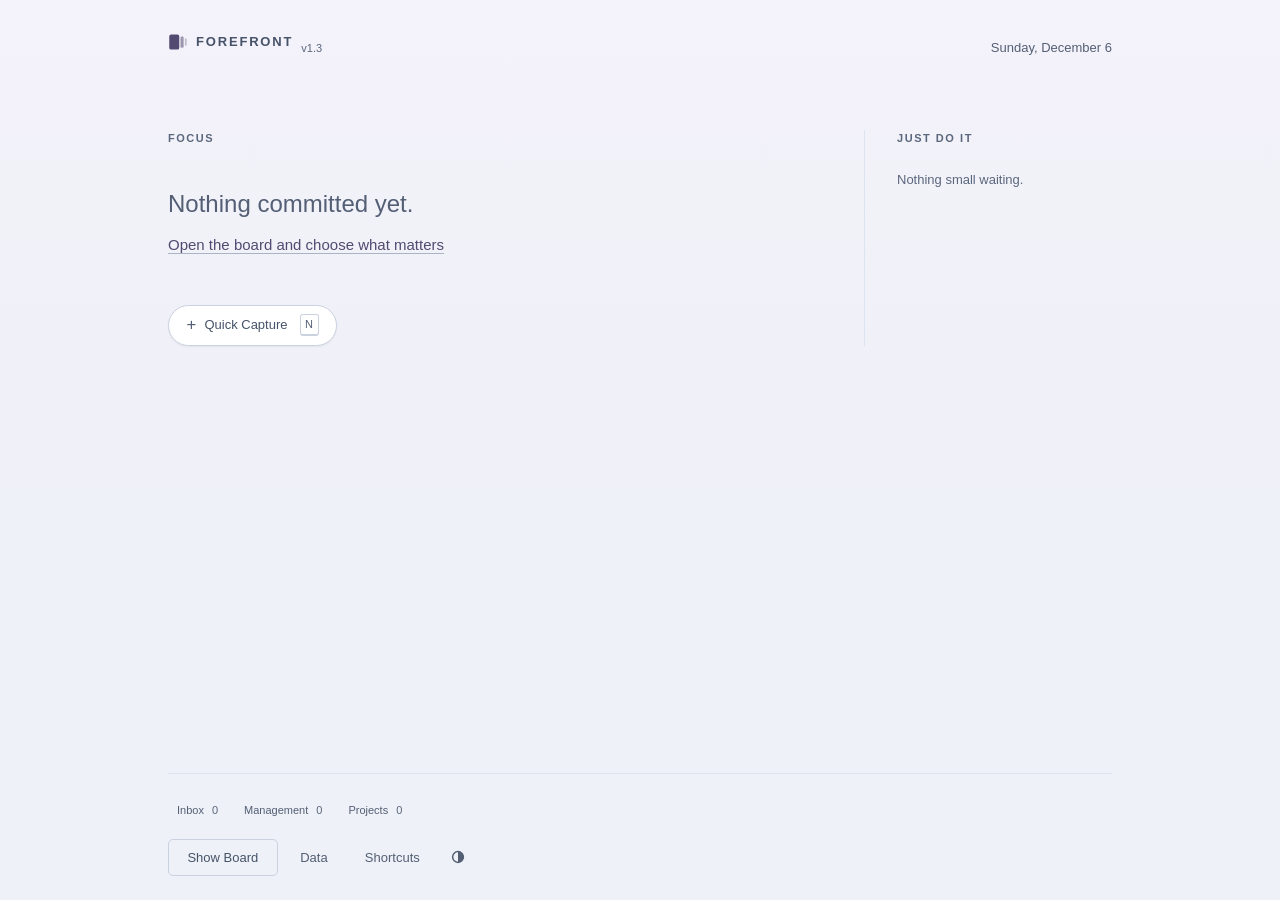
==== commit a0876459: "Version 1.3: a version badge with a changelog, and one footer everywhere Four things, one of which i" ====
--- a/index.html
+++ b/index.html
@@ -76,6 +76,7 @@
        `defer` gives the same ordered, non-blocking execution and works
        everywhere. -->
   <script defer src="js/constants.js"></script>
+  <script defer src="js/changelog.js"></script>
   <script defer src="js/theme.js"></script>
   <script defer src="js/model.js"></script>
   <script defer src="js/storage.js"></script>
--- a/css/styles.css
+++ b/css/styles.css
@@ -158,6 +158,28 @@
 /* ==================================================================
    Wordmark
    ================================================================== */
+
+/* Wordmark and version travel together, so each header still has two ends to
+   space apart rather than three things spread across it. */
+.brand {
+  display: flex;
+  align-items: baseline;
+  gap: var(--space-2);
+}
+
+/* The only place the application says which build you are looking at. Quiet,
+   but a real control — the same board can be opened from a hosted copy, a
+   downloaded file and a folder, and those can be different ages. */
+.version {
+  padding: 0;
+  border: 0;
+  background: none;
+  font-size: var(--size-xs);
+  color: var(--text-faint);
+  font-variant-numeric: tabular-nums;
+  cursor: pointer;
+}
+.version:hover { color: var(--accent-primary); }
 
 /* Sized to be read, not hunted for. This is the only thing on the page that
    says which application you are looking at, and at 11px in --text-muted it
@@ -456,7 +478,7 @@
 
 /* ---- Footer counts ---- */
 
-.focus__footer {
+.app-footer {
   display: flex;
   flex-direction: column;
   gap: var(--space-4);
@@ -494,7 +516,7 @@
 }
 .count--zero .count__value { color: var(--text-faint); font-weight: var(--weight-normal); }
 
-.focus__actions {
+.app-footer__actions {
   display: flex;
   align-items: center;
   gap: var(--space-2);
@@ -1159,6 +1181,70 @@
 /* ---- Import report ---- */
 
 .dialog--report { width: min(40rem, calc(100vw - 2rem)); }
+
+/* ---- Changelog ----
+   Released, newest first. Set as a list you skim rather than release notes you
+   read: the version is the anchor, the date is context, the entries are one
+   line each about something you would notice. */
+
+.dialog--changelog { width: min(38rem, calc(100vw - 2rem)); }
+
+.changelog {
+  display: flex;
+  flex-direction: column;
+  gap: var(--space-5);
+  max-height: 55vh;
+  overflow-y: auto;
+  margin-bottom: var(--space-5);
+  padding-right: var(--space-2);
+}
+
+.changelog__release { display: flex; flex-direction: column; gap: var(--space-2); }
+
+.changelog__version {
+  display: flex;
+  align-items: baseline;
+  gap: var(--space-3);
+  font-size: var(--size-md);
+  font-weight: var(--weight-semi);
+  color: var(--text-primary);
+  font-variant-numeric: tabular-nums;
+  padding-bottom: var(--space-2);
+  border-bottom: 1px solid var(--border-subtle);
+}
+
+.changelog__date {
+  font-size: var(--size-xs);
+  font-weight: var(--weight-normal);
+  color: var(--text-faint);
+}
+
+/* Which one you are actually running. The reason the badge is clickable at all
+   is to answer that, so it is the one thing here allowed any colour. */
+.changelog__now {
+  margin-left: auto;
+  font-size: var(--size-xs);
+  font-weight: var(--weight-medium);
+  color: var(--accent-primary);
+}
+
+.changelog__changes { display: flex; flex-direction: column; gap: var(--space-2); }
+.changelog__changes li {
+  position: relative;
+  padding-left: var(--space-4);
+  font-size: var(--size-sm);
+  color: var(--text-secondary);
+  line-height: var(--leading-normal);
+}
+.changelog__changes li::before {
+  content: "";
+  position: absolute;
+  left: 0;
+  top: 0.62em;
+  width: 6px;
+  height: 1px;
+  background: var(--border-strong);
+}
 .report__lede { font-size: var(--size-sm); color: var(--text-secondary); margin-bottom: var(--space-4); }
 .report__block { margin-top: var(--space-4); }
 .report__heading {
@@ -1347,7 +1433,7 @@
 
 /* Print: the board, on paper, without the chrome. */
 @media print {
-  .focus__capture, .board__actions, .card__done, .card__menu,
+  .focus__capture, .board__actions, .app-footer, .card__done, .card__menu,
   .banner-host, .toasts, .review-prompt__actions { display: none !important; }
   body { background: var(--bg-surface); }
   .card { break-inside: avoid; box-shadow: none; }
